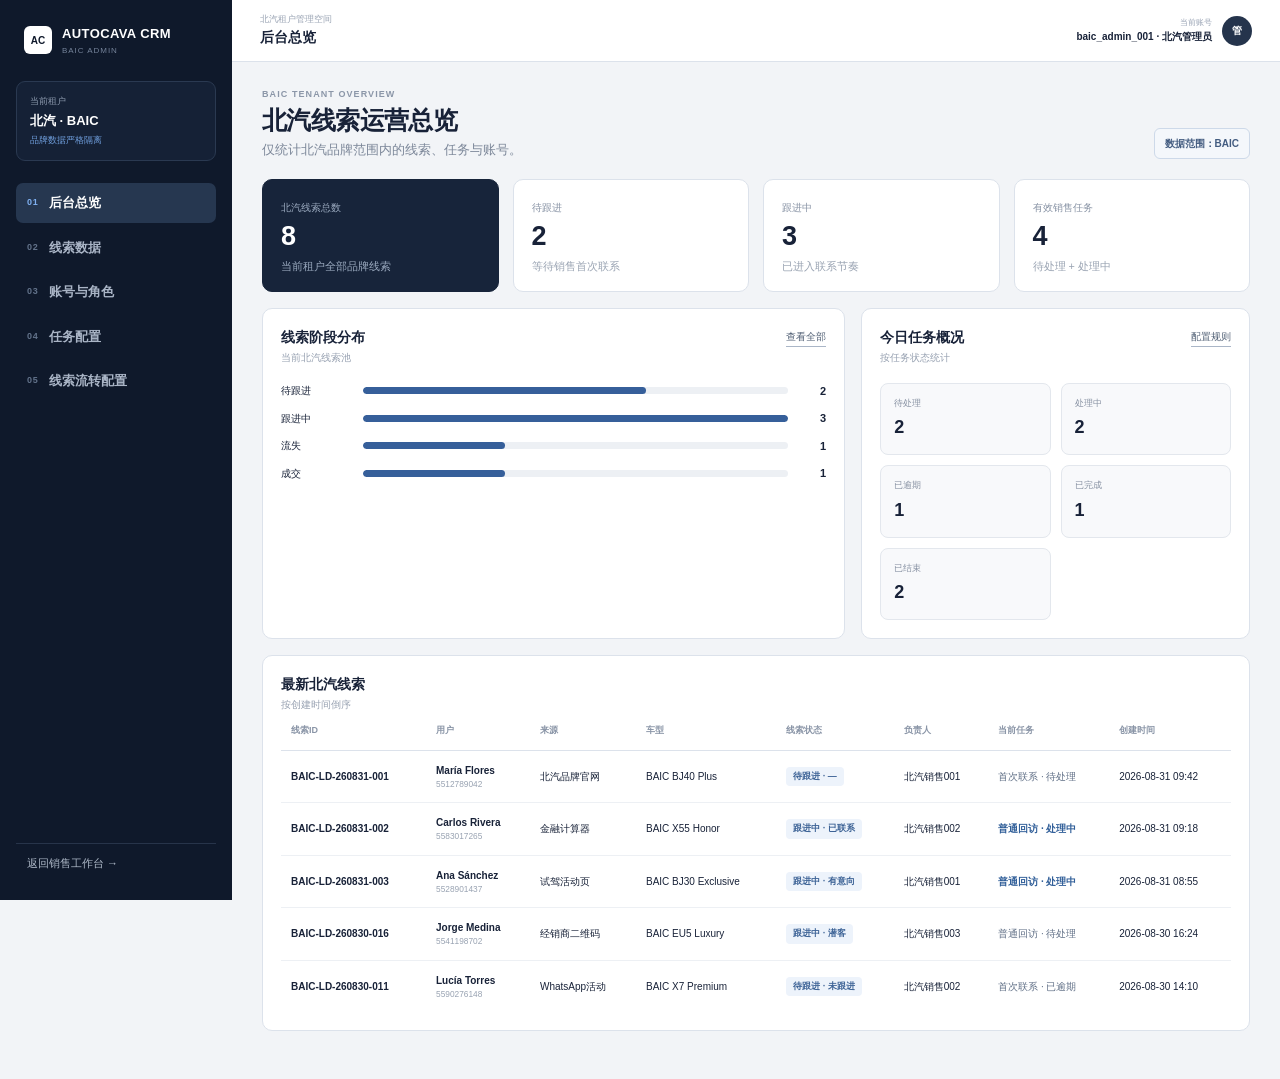
==== admin.html @ c4466089 "Separate sales outcomes from system events" ====
<!doctype html>
<html lang="zh-CN">
<head>
  <meta charset="UTF-8">
  <meta name="viewport" content="width=device-width, initial-scale=1.0">
  <meta name="description" content="北汽 CRM 管理员后台演示">
  <title>北汽管理员后台</title>
  <link rel="stylesheet" href="admin.css?v=20260901-1">
</head>
<body>
  <div class="admin-app">
    <aside class="admin-sidebar">
      <a class="admin-brand" href="admin.html"><span class="brand-mark">AC</span><span><strong>AUTOCAVA CRM</strong><small>BAIC ADMIN</small></span></a>
      <div class="tenant-card"><span>当前租户</span><strong>北汽 · BAIC</strong><small>品牌数据严格隔离</small></div>
      <nav class="admin-nav" aria-label="管理员功能">
        <button class="nav-item active" data-view="dashboard" type="button"><span>01</span>后台总览</button>
        <button class="nav-item" data-view="leads" type="button"><span>02</span>线索数据</button>
        <button class="nav-item" data-view="accounts" type="button"><span>03</span>账号与角色</button>
        <button class="nav-item" data-view="tasks" type="button"><span>04</span>任务配置</button>
        <button class="nav-item" data-view="nodes" type="button"><span>05</span>线索流转配置</button>
      </nav>
      <a class="workbench-link" href="index.html">返回销售工作台 →</a>
    </aside>

    <div class="admin-main">
      <header class="admin-topbar">
        <button class="menu-button" id="menuButton" type="button" aria-label="打开菜单">☰</button>
        <div><p>北汽租户管理空间</p><strong id="viewTitle">后台总览</strong></div>
        <div class="admin-account"><span><small>当前账号</small><strong>baic_admin_001 · 北汽管理员</strong></span><span class="admin-avatar">管</span></div>
      </header>

      <main class="admin-content">
        <section class="admin-view active" id="dashboardView">
          <div class="view-heading"><div><p class="eyebrow">BAIC TENANT OVERVIEW</p><h1>北汽线索运营总览</h1><p>仅统计北汽品牌范围内的线索、任务与账号。</p></div><span class="scope-chip">数据范围：BAIC</span></div>
          <div class="metric-grid" id="metricGrid"></div>
          <div class="dashboard-grid">
            <section class="admin-panel"><div class="panel-title"><div><h2>线索阶段分布</h2><p>当前北汽线索池</p></div><button class="text-action" data-go="leads" type="button">查看全部</button></div><div class="stage-bars" id="stageBars"></div></section>
            <section class="admin-panel"><div class="panel-title"><div><h2>今日任务概况</h2><p>按任务状态统计</p></div><button class="text-action" data-go="tasks" type="button">配置规则</button></div><div class="task-summary" id="taskSummary"></div></section>
          </div>
          <section class="admin-panel recent-panel"><div class="panel-title"><div><h2>最新北汽线索</h2><p>按创建时间倒序</p></div></div><div class="table-wrap"><table><thead><tr><th>线索ID</th><th>用户</th><th>来源</th><th>车型</th><th>线索状态</th><th>负责人</th><th>当前任务</th><th>创建时间</th></tr></thead><tbody id="recentLeadRows"></tbody></table></div></section>
        </section>

        <section class="admin-view" id="leadsView" hidden>
          <div class="view-heading"><div><p class="eyebrow">LEAD DATA</p><h1>北汽线索数据</h1><p>管理员只能查看当前租户的 BAIC 品牌线索。</p></div><span class="scope-chip">共 <strong id="leadTotal">0</strong> 条</span></div>
          <section class="admin-panel"><div class="filter-row"><input id="leadSearch" type="search" placeholder="搜索线索ID、姓名或手机号"><select id="leadStatusFilter"><option value="">全部线索状态</option></select><select id="leadAssigneeFilter"><option value="">全部负责人</option></select><button class="secondary-button" id="resetLeadFilters" type="button">重置</button></div><div class="table-wrap"><table><thead><tr><th>线索ID</th><th>用户</th><th>来源</th><th>车型</th><th>状态</th><th>负责人</th><th>任务状态</th><th>创建时间</th></tr></thead><tbody id="leadRows"></tbody></table></div><div class="empty-state" id="leadEmpty" hidden>没有符合条件的北汽线索</div></section>
        </section>

        <section class="admin-view" id="accountsView" hidden>
          <div class="view-heading"><div><p class="eyebrow">ACCOUNT & ROLE</p><h1>账号与角色</h1><p>配置北汽管理员和北汽销售的角色、状态及数据权限。</p></div><button class="primary-button" id="showAccountForm" type="button">+ 新增账号</button></div>
          <form class="inline-create admin-panel" id="accountForm" hidden><div><label for="accountId">销售ID / 账号ID</label><input id="accountId" required placeholder="例如：baic_sales_004"></div><div><label for="accountName">用户名</label><input id="accountName" required placeholder="例如：北汽销售004"></div><div><label for="accountRole">角色</label><select id="accountRole"><option value="sales">北汽销售</option><option value="tenant_admin">北汽管理员</option></select></div><button class="primary-button" type="submit">创建账号</button><button class="secondary-button cancel-inline" type="button">取消</button></form>
          <section class="admin-panel"><div class="panel-title panel-pad"><div><h2>账号列表</h2><p>角色调整后立即应用对应数据范围</p></div></div><div class="table-wrap"><table><thead><tr><th>账号ID</th><th>用户名</th><th>角色</th><th>数据范围</th><th>账号状态</th><th>最近登录</th></tr></thead><tbody id="accountRows"></tbody></table></div></section>
          <section class="admin-panel role-panel"><div class="panel-title"><div><h2>角色权限</h2><p>配置角色能够访问的管理功能</p></div><button class="secondary-button" id="savePermissions" type="button">保存权限</button></div><div class="role-grid" id="roleGrid"></div></section>
        </section>

        <section class="admin-view" id="tasksView" hidden>
          <div class="view-heading"><div><p class="eyebrow">TASK RULES</p><h1>任务配置</h1><p>定义业务事件触发哪类销售任务，以及默认完成时限。</p></div><button class="primary-button" id="showTaskForm" type="button">+ 新增任务规则</button></div>
          <div class="rule-note"><strong>规则优先级</strong><span>销售手动时间 ＞ 北汽任务规则 ＞ 平台默认规则</span></div>
          <form class="inline-create admin-panel" id="taskForm" hidden><div><label for="taskType">任务类型</label><input id="taskType" required placeholder="例如：普通回访"></div><div><label for="taskTriggerInput">触发事件</label><input id="taskTriggerInput" required placeholder="例如：首次联系未接通"></div><div><label for="taskDeadline">默认截止时间</label><input id="taskDeadline" required placeholder="例如：+2小时"></div><button class="primary-button" type="submit">添加规则</button><button class="secondary-button cancel-inline" type="button">取消</button></form>
          <div class="task-rule-list" id="taskRuleList"></div>
          <div class="sticky-save"><span id="taskSaveHint">修改后需保存才会应用到新生成的任务</span><button class="primary-button" id="saveTaskRules" type="button">保存任务配置</button></div>
        </section>

        <section class="admin-view" id="nodesView" hidden>
          <div class="view-heading transition-heading"><div><p class="eyebrow">LEAD TRANSITION RULES</p><h1>北汽线索流转配置</h1><p>统一管理状态节点、跟进结果、状态流转和后续任务。</p></div><span class="scope-chip">当前品牌：北汽 · BAIC</span></div>
          <div class="transition-summary" id="transitionSummary"></div>
          <section class="admin-panel transition-panel">
            <div class="config-tabs" role="tablist" aria-label="线索流转配置">
              <button class="config-tab active" data-config-tab="states" type="button">节点字典</button>
              <button class="config-tab" data-config-tab="strategies" type="button">跟进策略</button>
              <button class="config-tab" data-config-tab="diagram" type="button">流转图</button>
              <button class="config-tab" data-config-tab="preview" type="button">配置预览</button>
            </div>

            <div class="config-pane active" id="configStatesPane">
              <div class="config-toolbar"><div><h2>节点字典</h2><p>定义北汽线索状态层级及终态属性。</p></div><button class="primary-button" id="showStateForm" type="button">+ 添加节点</button></div>
              <div class="lead-tag-panel"><div><strong>线索标签</strong><small>用于标记线索质量，不参与状态流转</small></div><div class="lead-tag-list" id="leadTagList"></div></div>
              <div class="state-tree" id="stateTree"></div>
              <div class="table-wrap transition-table"><table><thead><tr><th>状态编码</th><th>显示名称</th><th>业务阶段</th><th>父状态</th><th>层级</th><th>属性</th><th>操作</th></tr></thead><tbody id="stateRows"></tbody></table></div>
            </div>

            <div class="config-pane" id="configStrategiesPane" hidden>
              <div class="config-toolbar"><div><h2>跟进策略</h2><p>当前节点 + 跟进结果 → 新节点 + 后续任务。</p></div><button class="primary-button" id="showStrategyForm" type="button">+ 添加策略</button></div>
              <div class="strategy-filter"><select id="strategyStateFilter"><option value="">全部当前节点</option></select><span id="strategyCount"></span></div>
              <div class="table-wrap transition-table"><table><thead><tr><th>当前节点</th><th>跟进结果</th><th>流转至</th><th>附加更新</th><th>后续任务</th><th>截止规则</th><th>操作</th></tr></thead><tbody id="strategyRows"></tbody></table></div>
            </div>

            <div class="config-pane" id="configDiagramPane" hidden>
              <div class="config-toolbar"><div><h2>状态流转图</h2><p>点击节点查看所有进入和离开该节点的规则。</p></div><span class="diagram-hint">实线为跨节点流转 · 虚线为状态保持</span></div>
              <div class="flow-legend" id="flowLegend"></div>
              <div class="flow-board" id="flowBoard"></div>
              <div class="flow-detail" id="flowDetail"></div>
            </div>

            <div class="config-pane" id="configPreviewPane" hidden>
              <div class="config-toolbar"><div><h2>配置预览</h2><p>用于评审、备份或交给开发初始化配置。</p></div><div class="toolbar-actions"><button class="secondary-button" id="copyTransitionConfig" type="button">复制配置</button><button class="primary-button" id="exportTransitionConfig" type="button">导出 JSON</button></div></div>
              <pre class="json-preview" id="transitionJson"></pre>
            </div>
          </section>
          <div class="sticky-save"><span id="transitionSaveHint">修改后需保存才会应用到后续线索，不追溯历史记录。</span><button class="primary-button" id="saveTransitions" type="button">保存线索流转配置</button></div>
        </section>
      </main>
    </div>
  </div>
  <div class="admin-modal" id="transitionModal" hidden>
    <div class="admin-modal-card" role="dialog" aria-modal="true" aria-labelledby="transitionModalTitle">
      <div class="modal-header"><div><p class="eyebrow" id="transitionModalEyebrow">TRANSITION CONFIG</p><h2 id="transitionModalTitle">添加节点</h2></div><button class="modal-close" id="closeTransitionModal" type="button" aria-label="关闭">×</button></div>
      <form id="transitionModalForm"><div class="modal-body" id="transitionModalBody"></div><div class="modal-footer"><button class="secondary-button" id="cancelTransitionModal" type="button">取消</button><button class="primary-button" type="submit">保存配置</button></div></form>
    </div>
  </div>
  <div class="admin-toast" id="adminToast" role="status" aria-live="polite"></div>
  <script src="admin-data.js?v=20260901-1"></script>
  <script src="admin.js?v=20260901-1"></script>
</body>
</html>
---- admin.css ----
:root{--ink:#182238;--muted:#7f8ba0;--line:#dce2eb;--soft:#f3f5f8;--panel:#fff;--navy:#0f192b;--navy2:#1b2940;--blue:#345f9f;--blue-soft:#edf3fb;--green:#28735a;--red:#bd4b4b;--amber:#98671c}
*{box-sizing:border-box}
body{margin:0;background:#f2f4f7;color:var(--ink);font-family:Inter,-apple-system,BlinkMacSystemFont,"Segoe UI","PingFang SC","Microsoft YaHei",sans-serif;font-size:13px;line-height:1.5}
button,input,select{font:inherit;color:inherit}button{cursor:pointer}button:focus-visible,input:focus-visible,select:focus-visible{outline:2px solid rgba(52,95,159,.3);outline-offset:2px}
.admin-app{min-height:100vh;display:grid;grid-template-columns:232px minmax(0,1fr)}
.admin-sidebar{position:sticky;top:0;height:100vh;padding:24px 16px 18px;display:flex;flex-direction:column;background:var(--navy);color:#fff}
.admin-brand{display:flex;align-items:center;gap:10px;padding:0 8px;color:#fff;text-decoration:none}.brand-mark{width:28px;height:28px;display:grid;place-items:center;border-radius:6px;background:#fff;color:var(--navy);font-size:10px;font-weight:900}.admin-brand strong{display:block;font-size:13px;letter-spacing:.03em}.admin-brand small{display:block;margin-top:1px;color:#75839a;font-size:8px;letter-spacing:.12em}
.tenant-card{margin-top:24px;padding:13px;border:1px solid #2a3951;border-radius:9px;background:#152136}.tenant-card span,.tenant-card small{display:block;color:#8f9cb0;font-size:9px}.tenant-card strong{display:block;margin:3px 0;font-size:13px}.tenant-card small{color:#6f9edc}
.admin-nav{display:grid;gap:5px;margin-top:22px}.nav-item{width:100%;padding:10px 11px;display:flex;align-items:center;gap:11px;border:0;border-radius:7px;background:transparent;color:#aab5c6;text-align:left;font-weight:700}.nav-item span{color:#62728a;font-size:9px;letter-spacing:.08em}.nav-item:hover{background:#18263b;color:#fff}.nav-item.active{background:#263750;color:#fff}.nav-item.active span{color:#7fb0f1}
.workbench-link{margin-top:auto;padding:11px;border-top:1px solid #27344a;color:#aeb9c8;text-decoration:none;font-size:11px}.workbench-link:hover{color:#fff}
.admin-main{min-width:0}.admin-topbar{height:62px;padding:0 28px;display:flex;align-items:center;gap:14px;border-bottom:1px solid var(--line);background:#fff;position:sticky;top:0;z-index:15}.admin-topbar p{margin:0;color:#99a3b3;font-size:9px}.admin-topbar>div>strong{font-size:14px}.menu-button{display:none;border:0;background:none;font-size:19px}.admin-account{margin-left:auto;display:flex;align-items:center;gap:10px;text-align:right}.admin-account small,.admin-account strong{display:block}.admin-account small{color:#9aa4b5;font-size:8px}.admin-account strong{font-size:10px}.admin-avatar{width:30px;height:30px;display:grid;place-items:center;border-radius:50%;background:#25344c;color:#fff;font-size:10px;font-weight:800}
.admin-content{max-width:1480px;margin:0 auto;padding:26px 30px 48px}.admin-view[hidden]{display:none}.view-heading{display:flex;align-items:flex-end;justify-content:space-between;gap:20px;margin-bottom:20px}.eyebrow{margin:0 0 3px;color:#8b96a8;font-size:9px;font-weight:800;letter-spacing:.12em}.view-heading h1{margin:0;font-size:25px;line-height:1.2;letter-spacing:-.025em}.view-heading p:not(.eyebrow){margin:5px 0 0;color:#7c8799}.scope-chip{padding:7px 10px;border:1px solid #cdd9e9;border-radius:6px;background:#f4f7fb;color:#435c80;font-size:10px;font-weight:700}
.metric-grid{display:grid;grid-template-columns:repeat(4,minmax(0,1fr));gap:14px}.metric-card{padding:17px 18px;border:1px solid var(--line);border-radius:10px;background:#fff}.metric-card span{color:#8792a4;font-size:10px}.metric-card strong{display:block;margin-top:6px;font-size:27px;line-height:1}.metric-card small{display:block;margin-top:8px;color:#99a3b2}.metric-card.emphasis{background:#17243a;border-color:#17243a;color:#fff}.metric-card.emphasis span,.metric-card.emphasis small{color:#9aa9be}
.dashboard-grid{margin-top:16px;display:grid;grid-template-columns:1.2fr .8fr;gap:16px}.admin-panel{border:1px solid var(--line);border-radius:10px;background:#fff}.dashboard-grid>.admin-panel,.recent-panel,.role-panel{padding:18px}.panel-title{display:flex;align-items:flex-start;justify-content:space-between;gap:14px}.panel-title h2{margin:0;font-size:14px}.panel-title p{margin:2px 0 0;color:#97a1b1;font-size:10px}.panel-pad{padding:18px 18px 4px}.text-action{padding:2px 0;border:0;border-bottom:1px solid #aab6c7;background:none;color:#526176;font-size:10px}
.stage-bars{display:grid;gap:11px;margin-top:18px}.stage-row{display:grid;grid-template-columns:72px minmax(0,1fr) 28px;align-items:center;gap:10px}.stage-row span{font-size:10px}.bar-track{height:7px;border-radius:99px;background:#edf0f4;overflow:hidden}.bar-fill{height:100%;border-radius:99px;background:#365f9a}.stage-row strong{text-align:right;font-size:11px}
.task-summary{display:grid;grid-template-columns:repeat(2,1fr);gap:10px;margin-top:18px}.summary-cell{padding:13px;border:1px solid #e3e7ed;border-radius:8px;background:#f8f9fb}.summary-cell span{display:block;color:#8791a2;font-size:9px}.summary-cell strong{display:block;margin-top:4px;font-size:18px}.recent-panel{margin-top:16px}
.table-wrap{width:100%;overflow:auto}table{width:100%;border-collapse:collapse;white-space:nowrap}th{padding:12px 10px;border-bottom:1px solid var(--line);color:#8a95a7;font-size:9px;text-align:left;font-weight:700}td{padding:12px 10px;border-bottom:1px solid #edf0f4;font-size:10px}tbody tr:last-child td{border-bottom:0}.lead-person strong,.lead-person small{display:block}.lead-person small{color:#99a3b2}.table-status{display:inline-flex;padding:3px 7px;border-radius:4px;background:#edf3fb;color:#3d6396;font-size:9px;font-weight:700}.table-status.lost{background:#faeeee;color:#a24747}.table-status.won{background:#eaf5ef;color:#28735a}.table-status.dormant{background:#f7f1e7;color:#8a6629}.task-state{color:#617087}.task-state.processing{color:#315f99;font-weight:700}
.filter-row{padding:14px;display:grid;grid-template-columns:minmax(220px,1.5fr) 1fr 1fr auto;gap:10px;border-bottom:1px solid var(--line)}input,select{height:36px;padding:0 10px;border:1px solid #cfd7e3;border-radius:6px;background:#fff}input::placeholder{color:#a3acba}.empty-state{padding:42px;text-align:center;color:#8b96a7}
.primary-button,.secondary-button{min-height:36px;padding:0 14px;border:1px solid #d3dae5;border-radius:7px;background:#fff;font-weight:750;font-size:11px}.primary-button{border-color:#26344b;background:#26344b;color:#fff}.primary-button:hover{background:#1b273a}.secondary-button:hover{border-color:#9faabd}
.inline-create{margin-bottom:15px;padding:14px;display:grid;grid-template-columns:repeat(3,minmax(0,1fr)) auto auto;align-items:end;gap:10px}.inline-create[hidden]{display:none}.inline-create label{display:block;margin-bottom:5px;color:#68758a;font-size:9px;font-weight:700}.inline-create input,.inline-create select{width:100%}.inline-create .wide-field{grid-column:1/-1}.cancel-inline{align-self:end}
.role-panel{margin-top:16px}.role-grid{display:grid;grid-template-columns:repeat(2,minmax(0,1fr));gap:14px;margin-top:16px}.role-card{padding:15px;border:1px solid #e1e6ed;border-radius:8px}.role-card h3{margin:0;font-size:13px}.role-card p{margin:3px 0 12px;color:#929cad;font-size:9px}.permission-list{display:grid;gap:8px}.permission-list label{display:flex;align-items:center;gap:8px;color:#536176;font-size:10px}.permission-list input{width:15px;height:15px;margin:0}
.rule-note{margin-bottom:14px;padding:10px 13px;display:flex;gap:12px;border-left:3px solid #3f6da8;background:#edf3fb;color:#54647a}.rule-note strong{color:#294c79}.task-rule-list{display:grid;gap:10px}.task-rule{padding:15px;display:grid;grid-template-columns:44px 1.1fr 1.4fr .8fr .9fr;align-items:center;gap:12px;border:1px solid var(--line);border-radius:9px;background:#fff}.rule-index{width:32px;height:32px;display:grid;place-items:center;border-radius:6px;background:#edf1f6;color:#617087;font-size:9px;font-weight:800}.rule-field label{display:block;margin-bottom:4px;color:#98a2b2;font-size:8px}.rule-field input,.rule-field select{width:100%;height:32px;font-size:10px}.switch-label{display:flex;align-items:center;gap:7px;color:#58667b;font-size:10px}.switch-label input{width:15px;height:15px}.sticky-save{position:sticky;bottom:14px;margin-top:18px;padding:12px 14px;display:flex;align-items:center;justify-content:space-between;gap:16px;border:1px solid #ccd5e2;border-radius:9px;background:rgba(255,255,255,.96);box-shadow:0 8px 22px rgba(30,43,65,.08)}.sticky-save span{color:#7f8a9b;font-size:10px}
.node-explainer{margin-bottom:15px;display:grid;grid-template-columns:repeat(3,1fr);gap:10px}.node-explainer div{padding:13px;display:grid;grid-template-columns:24px 1fr;gap:0 9px;border:1px solid var(--line);border-radius:8px;background:#fff}.node-explainer span{grid-row:1/3;width:24px;height:24px;display:grid;place-items:center;border-radius:50%;background:#26344b;color:#fff;font-size:9px}.node-explainer strong{font-size:11px}.node-explainer small{color:#919bac;font-size:9px}.node-list{display:grid;gap:10px}.node-card{padding:15px;display:grid;grid-template-columns:76px 170px minmax(260px,1fr) 190px 84px;align-items:center;gap:12px;border:1px solid var(--line);border-radius:9px;background:#fff}.node-order{display:flex;align-items:center;gap:5px}.node-order strong{width:30px;height:30px;display:grid;place-items:center;border-radius:6px;background:#17243a;color:#fff;font-size:10px}.order-buttons{display:grid;gap:2px}.order-buttons button{width:20px;height:14px;padding:0;border:1px solid #d6dde7;background:#fff;color:#667388;font-size:7px;line-height:1}.node-name strong,.node-name small{display:block}.node-name small{color:#8e99aa}.result-tags{display:flex;flex-wrap:wrap;gap:5px}.result-tag{padding:3px 6px;border-radius:4px;background:#f0f3f7;color:#59677b;font-size:8px}.node-task span,.node-task strong{display:block}.node-task span{color:#97a1b0;font-size:8px}.node-task strong{font-size:10px}
.admin-toast{position:fixed;right:24px;bottom:24px;max-width:360px;padding:11px 14px;border-radius:8px;background:#17243a;color:#fff;font-size:11px;box-shadow:0 10px 24px rgba(15,25,43,.2);opacity:0;transform:translateY(8px);pointer-events:none;transition:.18s ease}.admin-toast.show{opacity:1;transform:translateY(0)}
@media(max-width:1100px){.metric-grid{grid-template-columns:repeat(2,1fr)}.dashboard-grid{grid-template-columns:1fr}.task-rule{grid-template-columns:40px 1fr 1fr}.node-card{grid-template-columns:70px 150px 1fr}.node-task,.node-card>.switch-label{grid-column:2/-1}.inline-create{grid-template-columns:repeat(2,1fr)}}
@media(max-width:760px){.admin-app{display:block}.admin-sidebar{position:fixed;left:0;top:0;width:232px;transform:translateX(-100%);transition:.2s ease;z-index:30}.admin-sidebar.open{transform:translateX(0)}.admin-topbar{padding:0 16px}.menu-button{display:block}.admin-account strong{max-width:150px;white-space:nowrap;overflow:hidden;text-overflow:ellipsis}.admin-content{padding:20px 14px 36px}.view-heading{align-items:flex-start;flex-direction:column}.metric-grid,.role-grid,.node-explainer{grid-template-columns:1fr}.filter-row,.inline-create{grid-template-columns:1fr}.task-rule,.node-card{grid-template-columns:1fr}.node-order,.node-task,.node-card>.switch-label{grid-column:auto}.sticky-save{align-items:flex-start;flex-direction:column}.sticky-save .primary-button{width:100%}.scope-chip{align-self:flex-start}}
@media(max-width:420px){.metric-grid{grid-template-columns:1fr}.admin-account span:first-child{display:none}.admin-content{padding-left:10px;padding-right:10px}.dashboard-grid,.metric-grid{gap:10px}}
@media(prefers-reduced-motion:reduce){*,*:before,*:after{transition:none!important}}

/* Lead transition configuration */
.transition-heading{margin-bottom:14px}.transition-summary{display:grid;grid-template-columns:repeat(4,minmax(0,1fr));gap:10px;margin-bottom:14px}.transition-summary article{padding:13px 15px;border:1px solid var(--line);border-radius:9px;background:#fff}.transition-summary span,.transition-summary small{display:block;color:#8b96a8;font-size:9px}.transition-summary strong{display:block;margin:3px 0;font-size:20px}.transition-panel{overflow:hidden}.config-tabs{display:flex;gap:2px;padding:0 18px;border-bottom:1px solid var(--line);background:#fbfcfd}.config-tab{padding:14px 16px;border:0;border-bottom:2px solid transparent;background:none;color:#788498;font-size:11px;font-weight:800}.config-tab:hover{color:#25344b}.config-tab.active{border-bottom-color:#345f9f;color:#345f9f}.config-pane{padding:18px}.config-pane[hidden]{display:none}.config-toolbar{min-height:44px;display:flex;align-items:flex-start;justify-content:space-between;gap:16px;margin-bottom:16px}.config-toolbar h2{margin:0;font-size:15px}.config-toolbar p{margin:3px 0 0;color:#909bad;font-size:10px}.toolbar-actions{display:flex;gap:8px}.diagram-hint{color:#909bad;font-size:9px}
.state-tree{display:grid;grid-template-columns:repeat(4,minmax(180px,1fr));gap:10px;margin-bottom:18px;padding:14px;border:1px solid #e2e7ee;border-radius:9px;background:#f7f9fb;overflow:auto}.tree-level{min-width:180px}.tree-level>header{display:flex;align-items:center;justify-content:space-between;margin-bottom:8px;color:#818da0;font-size:9px}.tree-level>header strong{width:20px;height:20px;display:grid;place-items:center;border-radius:50%;background:#e6ebf2;color:#536176}.tree-level>div{display:grid;gap:7px}.tree-level p{margin:18px 0;text-align:center;color:#a4adba;font-size:9px}.tree-node{position:relative;min-height:54px;padding:9px 10px 8px 16px;border:1px solid #dfe5ed;border-radius:7px;background:#fff;text-align:left;box-shadow:0 2px 5px rgba(25,38,62,.03)}.tree-node:hover{border-color:#aebbd0;transform:translateY(-1px)}.tree-node>span{position:absolute;left:0;top:8px;bottom:8px;width:3px;border-radius:0 3px 3px 0;background:var(--node-color)}.tree-node strong,.tree-node small{display:block}.tree-node strong{font-size:10px}.tree-node small{margin-top:2px;color:#9aa4b4;font-family:ui-monospace,SFMono-Regular,Menlo,monospace;font-size:8px}.tree-node.terminal{background:#fffafa}.transition-table{border:1px solid #e3e7ed;border-radius:8px}.transition-table td{vertical-align:middle}.transition-table code,.table-code{display:block;color:#8b96a6;font-family:ui-monospace,SFMono-Regular,Menlo,monospace;font-size:8px}.state-name-cell{display:flex;align-items:center;gap:7px}.state-name-cell i{width:7px;height:7px;border-radius:50%}.group-chip{display:inline-flex;padding:3px 7px;border-radius:4px;background:#edf3fb;color:#365f9a;font-size:8px;font-weight:700}.group-chip.valid{background:#e9f5ef;color:#28735a}.group-chip.invalid,.group-chip.dormant{background:#f0f2f5;color:#687589}.group-chip.lost{background:#faeeee;color:#ad4848}.attribute-tags,.update-tags{display:flex;flex-wrap:wrap;gap:4px}.attribute-tags em,.update-tags span{padding:2px 5px;border-radius:3px;background:#f0f3f7;color:#657286;font-size:8px;font-style:normal}.row-actions{display:flex;gap:7px}.row-actions button{padding:0;border:0;border-bottom:1px solid #9ba9bc;background:none;color:#536681;font-size:9px}.row-actions .danger-text{border-color:#d3a1a1;color:#b04b4b}.strategy-filter{display:flex;align-items:center;gap:12px;margin-bottom:12px}.strategy-filter select{width:220px}.strategy-filter span{color:#8b96a7;font-size:9px}.flow-direction{margin-right:6px;color:#3c6aa5;font-weight:900}.self-loop{display:block;color:#9a7a40;font-size:8px}.empty-cell{padding:34px!important;text-align:center;color:#909bad}
.flow-legend{display:flex;align-items:center;flex-wrap:wrap;gap:13px;margin-bottom:12px;padding:9px 11px;border:1px solid #e1e6ed;border-radius:7px;background:#f8fafc}.flow-legend span{display:flex;align-items:center;gap:5px;color:#718096;font-size:9px}.flow-legend strong{margin-left:auto;color:#8b96a8;font-size:9px}.legend-dot{width:7px;height:7px;border-radius:50%;background:#345f9f}.legend-dot.valid{background:#28735a}.legend-dot.invalid,.legend-dot.dormant{background:#8590a5}.legend-dot.lost{background:#cf4b4b}.flow-board{display:grid;grid-template-columns:repeat(4,minmax(190px,1fr));gap:12px;padding:14px;border-radius:10px;background:#152136;overflow:auto}.flow-column{min-width:190px;padding:9px;border:1px solid #2c3a50;border-radius:8px;background:#19273c}.flow-column>header{margin-bottom:9px;color:#8391a7;font-size:9px;font-weight:800}.flow-node-card{width:100%;margin-bottom:7px;padding:10px;border:1px solid #34445b;border-left:3px solid var(--node-color);border-radius:6px;background:#223149;color:#fff;text-align:left}.flow-node-card:hover,.flow-node-card.selected{border-color:#7395c5;background:#2a3b55}.flow-node-card.terminal{opacity:.82}.flow-node-top{display:flex;align-items:center;gap:7px}.flow-node-top i{width:6px;height:6px;border-radius:50%;background:var(--node-color)}.flow-node-top strong{font-size:10px}.flow-node-top em{margin-left:auto;width:18px;height:18px;display:grid;place-items:center;border-radius:50%;background:#344760;color:#a9bbd1;font-size:8px;font-style:normal}.flow-node-card>small{display:block;margin:2px 0 7px;color:#75859b;font-family:ui-monospace,SFMono-Regular,Menlo,monospace;font-size:8px}.flow-node-next{color:#94a3b8;font-size:8px}.empty-column{padding:20px;text-align:center;color:#65748a;font-size:9px}.flow-detail{margin-top:12px;border:1px solid #dce3ec;border-radius:9px;background:#fff}.flow-detail>header{padding:13px 15px;display:flex;align-items:center;justify-content:space-between;border-bottom:1px solid #e6eaf0}.flow-detail>header div{display:flex;align-items:center;gap:8px}.detail-color{width:8px;height:8px;border-radius:50%}.flow-detail>header code{color:#8b96a7;font-size:8px}.flow-detail>header small{color:#8792a4;font-size:9px}.flow-detail-grid{display:grid;grid-template-columns:1fr 1fr}.flow-detail-grid section{padding:13px 15px}.flow-detail-grid section+section{border-left:1px solid #e6eaf0}.flow-detail-grid h3{margin:0 0 9px;font-size:10px}.flow-detail-grid h3 span{color:#8b96a7}.flow-detail-grid ul{list-style:none;margin:0;padding:0;display:grid;gap:6px}.flow-detail-grid li{display:grid;grid-template-columns:1fr 1.3fr .8fr;gap:8px;padding:7px 8px;border-radius:5px;background:#f6f8fa;font-size:8px}.flow-detail-grid li b{color:#365f9a}.flow-detail-grid li em{text-align:right;color:#7c8798;font-style:normal}.flow-detail-grid .no-rule{display:block;color:#9aa4b4}.json-preview{max-height:560px;margin:0;padding:17px;border-radius:8px;background:#111b2c;color:#c5d3e7;overflow:auto;font:10px/1.65 ui-monospace,SFMono-Regular,Menlo,monospace;white-space:pre}
body.modal-open{overflow:hidden}.admin-modal[hidden]{display:none}.admin-modal{position:fixed;inset:0;z-index:60;padding:24px;display:grid;place-items:center;background:rgba(12,20,34,.62);backdrop-filter:blur(3px)}.admin-modal-card{width:min(720px,100%);max-height:calc(100vh - 48px);display:flex;flex-direction:column;border-radius:12px;background:#fff;box-shadow:0 24px 70px rgba(7,13,24,.28);overflow:hidden}.modal-header{padding:18px 20px;display:flex;align-items:flex-start;justify-content:space-between;border-bottom:1px solid var(--line)}.modal-header h2{margin:0;font-size:17px}.modal-close{width:32px;height:32px;border:1px solid #d7dee8;border-radius:6px;background:#fff;color:#69768a;font-size:20px}.admin-modal form{min-height:0;display:flex;flex-direction:column}.modal-body{padding:20px;overflow:auto}.modal-form-grid{display:grid;grid-template-columns:1fr 1fr;gap:13px}.modal-form-grid label>span{display:block;margin-bottom:5px;color:#68758a;font-size:9px;font-weight:700}.modal-form-grid input,.modal-form-grid select{width:100%}.modal-form-grid input[type=color]{padding:4px}.modal-wide{grid-column:1/-1}.modal-checks{margin-top:16px;padding:12px;display:flex;flex-wrap:wrap;gap:14px;border-radius:7px;background:#f4f6f9}.modal-checks label{display:flex;align-items:center;gap:6px;color:#5e6b7e;font-size:9px}.modal-checks input{width:14px;height:14px;margin:0}.new-result-fields{margin-top:14px;padding:13px;border-left:3px solid #345f9f;background:#f1f5fa}.new-result-fields[hidden]{display:none}.modal-footer{padding:13px 20px;display:flex;justify-content:flex-end;gap:8px;border-top:1px solid var(--line);background:#fbfcfd}
.lead-tag-panel{display:flex;align-items:center;justify-content:space-between;flex-wrap:wrap;gap:12px;margin-bottom:12px;padding:11px 13px;border:1px solid #dce4ee;border-left:3px solid #345f9f;border-radius:7px;background:#f7f9fc}.lead-tag-panel>div:first-child strong,.lead-tag-panel>div:first-child small{display:block}.lead-tag-panel>div:first-child strong{font-size:10px}.lead-tag-panel>div:first-child small{margin-top:2px;color:#8c97a8;font-size:8px}.lead-tag-list{display:flex;flex-wrap:wrap;gap:7px}.lead-quality-tag{display:inline-flex;align-items:center;gap:5px;padding:5px 8px;border:1px solid #dce2eb;border-radius:5px;background:#fff;color:#526075;font-size:9px;font-weight:750}.lead-quality-tag i{width:7px;height:7px;border-radius:50%;background:var(--tag-color)}.lead-quality-tag small{color:#98a2b1;font-family:ui-monospace,SFMono-Regular,Menlo,monospace;font-size:7px;font-weight:500}
.flow-board{display:block;min-height:620px;padding:0;border:1px solid #dde5ef;border-radius:10px;background-color:#fbfcfe;background-image:radial-gradient(#dfe6ef 1px,transparent 1px);background-size:18px 18px;overflow:auto}.transition-svg{display:block;min-width:1310px;font-family:Inter,-apple-system,BlinkMacSystemFont,"Segoe UI","PingFang SC","Microsoft YaHei",sans-serif}.flow-edge path{fill:none;stroke:#b8c6d7;stroke-width:1.7;transition:stroke .15s,stroke-width .15s}.flow-edge text{fill:#6f7d91;font-size:9px;font-weight:700;paint-order:stroke;stroke:#fbfcfe;stroke-width:5px;stroke-linejoin:round}.flow-edge:hover path{stroke:#5e82b4;stroke-width:2.2}.flow-edge:hover text{fill:#345f9f}.transition-svg marker path{fill:#9fb0c4}.flow-node-svg{cursor:pointer;outline:none}.flow-node-svg .node-body{fill:#fff;stroke:#d4deea;stroke-width:1;filter:url(#flowShadow);transition:stroke .15s,stroke-width .15s,fill .15s}.flow-node-svg:hover .node-body,.flow-node-svg:focus-visible .node-body,.flow-node-svg.selected .node-body{fill:#f8fbff;stroke:#4f79b2;stroke-width:2}.flow-node-svg .node-accent{fill:var(--node-color)}.flow-node-svg .node-port{fill:#fff;stroke:#c3cfdd;stroke-width:1}.flow-node-svg .node-title{fill:#243148;font-size:11px;font-weight:800}.flow-node-svg .node-stage{fill:#94a0b1;font-size:8px}.flow-node-svg .node-count circle{fill:#edf2f8}.flow-node-svg .node-count text{fill:#758298;font-size:7px;font-weight:800}.flow-node-svg.terminal .node-body{fill:#fffafa}.flow-node-svg.selected .node-count circle{fill:#dce9fa}.flow-node-svg.selected .node-count text{fill:#345f9f}
.transition-svg{width:100%;height:auto;min-width:900px}
.flow-edge.self-edge path{stroke-dasharray:5 4}
.group-chip.won{background:#e8f7f0;color:#187b58}
.legend-dot.won{background:#19a974}
.transition-summary{grid-template-columns:repeat(5,minmax(0,1fr))}
@media(max-width:1100px){.transition-summary{grid-template-columns:repeat(2,1fr)}.state-tree,.flow-board{grid-template-columns:repeat(4,220px)}}
@media(max-width:760px){.transition-summary{grid-template-columns:1fr 1fr}.config-tabs{padding:0;overflow:auto}.config-tab{white-space:nowrap}.config-pane{padding:14px}.config-toolbar{align-items:flex-start;flex-direction:column}.config-toolbar .primary-button{width:100%}.strategy-filter{align-items:flex-start;flex-direction:column}.strategy-filter select{width:100%}.flow-detail-grid{grid-template-columns:1fr}.flow-detail-grid section+section{border-top:1px solid #e6eaf0;border-left:0}.modal-form-grid{grid-template-columns:1fr}.modal-wide{grid-column:auto}.admin-modal{padding:10px}.transition-panel{border-radius:8px}.toolbar-actions{width:100%}.toolbar-actions button{flex:1}}
@media(max-width:420px){.transition-summary{grid-template-columns:1fr}.flow-detail>header{align-items:flex-start;flex-direction:column;gap:6px}.flow-detail-grid li{grid-template-columns:1fr}.flow-detail-grid li em{text-align:left}}
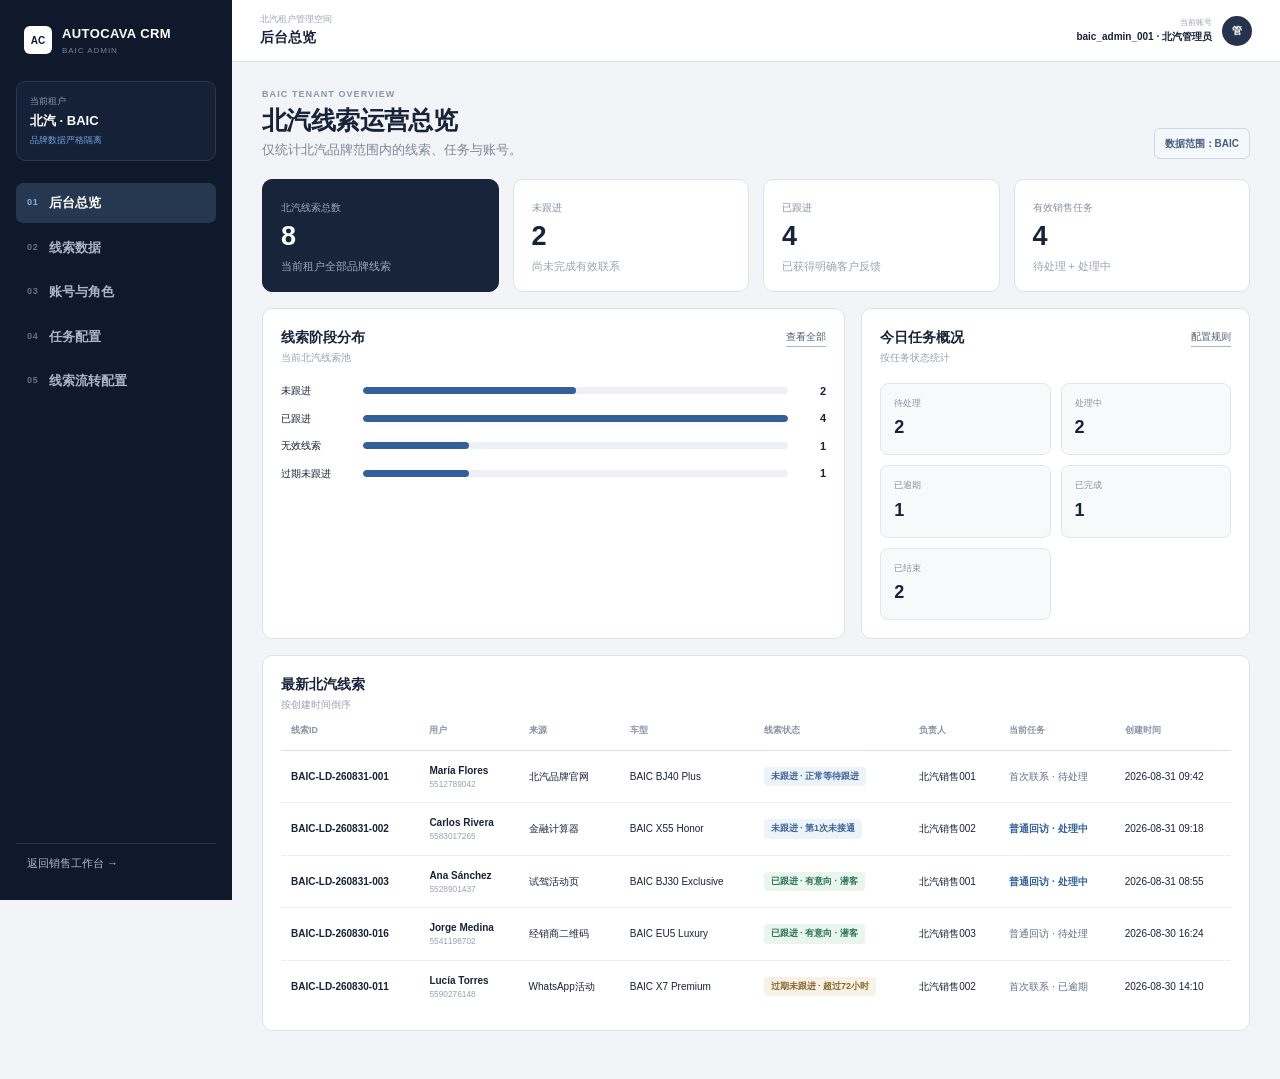
==== commit 2b980084: "Restructure BAIC lead status model" ====
--- a/admin.html
+++ b/admin.html
@@ -5,7 +5,7 @@
   <meta name="viewport" content="width=device-width, initial-scale=1.0">
   <meta name="description" content="北汽 CRM 管理员后台演示">
   <title>北汽管理员后台</title>
-  <link rel="stylesheet" href="admin.css?v=20260901-1">
+  <link rel="stylesheet" href="admin.css?v=20260901-3">
 </head>
 <body>
   <div class="admin-app">
@@ -66,16 +66,23 @@
           <section class="admin-panel transition-panel">
             <div class="config-tabs" role="tablist" aria-label="线索流转配置">
               <button class="config-tab active" data-config-tab="states" type="button">节点字典</button>
+              <button class="config-tab" data-config-tab="results" type="button">跟进结果</button>
               <button class="config-tab" data-config-tab="strategies" type="button">跟进策略</button>
               <button class="config-tab" data-config-tab="diagram" type="button">流转图</button>
               <button class="config-tab" data-config-tab="preview" type="button">配置预览</button>
             </div>
 
             <div class="config-pane active" id="configStatesPane">
-              <div class="config-toolbar"><div><h2>节点字典</h2><p>定义北汽线索状态层级及终态属性。</p></div><button class="primary-button" id="showStateForm" type="button">+ 添加节点</button></div>
-              <div class="lead-tag-panel"><div><strong>线索标签</strong><small>用于标记线索质量，不参与状态流转</small></div><div class="lead-tag-list" id="leadTagList"></div></div>
+              <div class="config-toolbar"><div><h2>主状态与子状态</h2><p>销售筛选使用四个主状态，子状态用于说明当前具体结果。</p></div><button class="primary-button" id="showStateForm" type="button">+ 添加状态</button></div>
+              <div class="lead-tag-panel"><div><strong>客户推进字段</strong><small>试驾、到店、成交独立累计记录，更新一个字段不会覆盖其他字段</small></div><div class="lead-tag-list" id="leadTagList"></div></div>
               <div class="state-tree" id="stateTree"></div>
-              <div class="table-wrap transition-table"><table><thead><tr><th>状态编码</th><th>显示名称</th><th>业务阶段</th><th>父状态</th><th>层级</th><th>属性</th><th>操作</th></tr></thead><tbody id="stateRows"></tbody></table></div>
+              <div class="table-wrap transition-table"><table><thead><tr><th>主状态</th><th>子状态</th><th>状态编码</th><th>状态性质</th><th>父节点</th><th>操作</th></tr></thead><tbody id="stateRows"></tbody></table></div>
+            </div>
+
+            <div class="config-pane" id="configResultsPane" hidden>
+              <div class="config-toolbar"><div><h2>销售跟进结果</h2><p>配置销售在工作台“本次跟进”中可以选择的结果；展示内容和顺序均以此处为准。</p></div><button class="primary-button" id="showResultForm" type="button">+ 添加跟进结果</button></div>
+              <div class="result-source-note"><strong>取值规则</strong><span>工作台按照“当前线索节点 → 跟进策略 → 已启用销售结果”读取，不展示系统事件。</span></div>
+              <div class="table-wrap transition-table"><table><thead><tr><th>顺序</th><th>结果名称</th><th>结果编码</th><th>结果分类</th><th>填写要求</th><th>已配置节点</th><th>状态</th><th>操作</th></tr></thead><tbody id="resultRows"></tbody></table></div>
             </div>
 
             <div class="config-pane" id="configStrategiesPane" hidden>
@@ -108,7 +115,7 @@
     </div>
   </div>
   <div class="admin-toast" id="adminToast" role="status" aria-live="polite"></div>
-  <script src="admin-data.js?v=20260901-1"></script>
-  <script src="admin.js?v=20260901-1"></script>
+  <script src="admin-data.js?v=20260901-3"></script>
+  <script src="admin.js?v=20260901-3"></script>
 </body>
 </html>
--- a/admin.css
+++ b/admin.css
@@ -29,8 +29,9 @@
 
 /* Lead transition configuration */
 .transition-heading{margin-bottom:14px}.transition-summary{display:grid;grid-template-columns:repeat(4,minmax(0,1fr));gap:10px;margin-bottom:14px}.transition-summary article{padding:13px 15px;border:1px solid var(--line);border-radius:9px;background:#fff}.transition-summary span,.transition-summary small{display:block;color:#8b96a8;font-size:9px}.transition-summary strong{display:block;margin:3px 0;font-size:20px}.transition-panel{overflow:hidden}.config-tabs{display:flex;gap:2px;padding:0 18px;border-bottom:1px solid var(--line);background:#fbfcfd}.config-tab{padding:14px 16px;border:0;border-bottom:2px solid transparent;background:none;color:#788498;font-size:11px;font-weight:800}.config-tab:hover{color:#25344b}.config-tab.active{border-bottom-color:#345f9f;color:#345f9f}.config-pane{padding:18px}.config-pane[hidden]{display:none}.config-toolbar{min-height:44px;display:flex;align-items:flex-start;justify-content:space-between;gap:16px;margin-bottom:16px}.config-toolbar h2{margin:0;font-size:15px}.config-toolbar p{margin:3px 0 0;color:#909bad;font-size:10px}.toolbar-actions{display:flex;gap:8px}.diagram-hint{color:#909bad;font-size:9px}
-.state-tree{display:grid;grid-template-columns:repeat(4,minmax(180px,1fr));gap:10px;margin-bottom:18px;padding:14px;border:1px solid #e2e7ee;border-radius:9px;background:#f7f9fb;overflow:auto}.tree-level{min-width:180px}.tree-level>header{display:flex;align-items:center;justify-content:space-between;margin-bottom:8px;color:#818da0;font-size:9px}.tree-level>header strong{width:20px;height:20px;display:grid;place-items:center;border-radius:50%;background:#e6ebf2;color:#536176}.tree-level>div{display:grid;gap:7px}.tree-level p{margin:18px 0;text-align:center;color:#a4adba;font-size:9px}.tree-node{position:relative;min-height:54px;padding:9px 10px 8px 16px;border:1px solid #dfe5ed;border-radius:7px;background:#fff;text-align:left;box-shadow:0 2px 5px rgba(25,38,62,.03)}.tree-node:hover{border-color:#aebbd0;transform:translateY(-1px)}.tree-node>span{position:absolute;left:0;top:8px;bottom:8px;width:3px;border-radius:0 3px 3px 0;background:var(--node-color)}.tree-node strong,.tree-node small{display:block}.tree-node strong{font-size:10px}.tree-node small{margin-top:2px;color:#9aa4b4;font-family:ui-monospace,SFMono-Regular,Menlo,monospace;font-size:8px}.tree-node.terminal{background:#fffafa}.transition-table{border:1px solid #e3e7ed;border-radius:8px}.transition-table td{vertical-align:middle}.transition-table code,.table-code{display:block;color:#8b96a6;font-family:ui-monospace,SFMono-Regular,Menlo,monospace;font-size:8px}.state-name-cell{display:flex;align-items:center;gap:7px}.state-name-cell i{width:7px;height:7px;border-radius:50%}.group-chip{display:inline-flex;padding:3px 7px;border-radius:4px;background:#edf3fb;color:#365f9a;font-size:8px;font-weight:700}.group-chip.valid{background:#e9f5ef;color:#28735a}.group-chip.invalid,.group-chip.dormant{background:#f0f2f5;color:#687589}.group-chip.lost{background:#faeeee;color:#ad4848}.attribute-tags,.update-tags{display:flex;flex-wrap:wrap;gap:4px}.attribute-tags em,.update-tags span{padding:2px 5px;border-radius:3px;background:#f0f3f7;color:#657286;font-size:8px;font-style:normal}.row-actions{display:flex;gap:7px}.row-actions button{padding:0;border:0;border-bottom:1px solid #9ba9bc;background:none;color:#536681;font-size:9px}.row-actions .danger-text{border-color:#d3a1a1;color:#b04b4b}.strategy-filter{display:flex;align-items:center;gap:12px;margin-bottom:12px}.strategy-filter select{width:220px}.strategy-filter span{color:#8b96a7;font-size:9px}.flow-direction{margin-right:6px;color:#3c6aa5;font-weight:900}.self-loop{display:block;color:#9a7a40;font-size:8px}.empty-cell{padding:34px!important;text-align:center;color:#909bad}
-.flow-legend{display:flex;align-items:center;flex-wrap:wrap;gap:13px;margin-bottom:12px;padding:9px 11px;border:1px solid #e1e6ed;border-radius:7px;background:#f8fafc}.flow-legend span{display:flex;align-items:center;gap:5px;color:#718096;font-size:9px}.flow-legend strong{margin-left:auto;color:#8b96a8;font-size:9px}.legend-dot{width:7px;height:7px;border-radius:50%;background:#345f9f}.legend-dot.valid{background:#28735a}.legend-dot.invalid,.legend-dot.dormant{background:#8590a5}.legend-dot.lost{background:#cf4b4b}.flow-board{display:grid;grid-template-columns:repeat(4,minmax(190px,1fr));gap:12px;padding:14px;border-radius:10px;background:#152136;overflow:auto}.flow-column{min-width:190px;padding:9px;border:1px solid #2c3a50;border-radius:8px;background:#19273c}.flow-column>header{margin-bottom:9px;color:#8391a7;font-size:9px;font-weight:800}.flow-node-card{width:100%;margin-bottom:7px;padding:10px;border:1px solid #34445b;border-left:3px solid var(--node-color);border-radius:6px;background:#223149;color:#fff;text-align:left}.flow-node-card:hover,.flow-node-card.selected{border-color:#7395c5;background:#2a3b55}.flow-node-card.terminal{opacity:.82}.flow-node-top{display:flex;align-items:center;gap:7px}.flow-node-top i{width:6px;height:6px;border-radius:50%;background:var(--node-color)}.flow-node-top strong{font-size:10px}.flow-node-top em{margin-left:auto;width:18px;height:18px;display:grid;place-items:center;border-radius:50%;background:#344760;color:#a9bbd1;font-size:8px;font-style:normal}.flow-node-card>small{display:block;margin:2px 0 7px;color:#75859b;font-family:ui-monospace,SFMono-Regular,Menlo,monospace;font-size:8px}.flow-node-next{color:#94a3b8;font-size:8px}.empty-column{padding:20px;text-align:center;color:#65748a;font-size:9px}.flow-detail{margin-top:12px;border:1px solid #dce3ec;border-radius:9px;background:#fff}.flow-detail>header{padding:13px 15px;display:flex;align-items:center;justify-content:space-between;border-bottom:1px solid #e6eaf0}.flow-detail>header div{display:flex;align-items:center;gap:8px}.detail-color{width:8px;height:8px;border-radius:50%}.flow-detail>header code{color:#8b96a7;font-size:8px}.flow-detail>header small{color:#8792a4;font-size:9px}.flow-detail-grid{display:grid;grid-template-columns:1fr 1fr}.flow-detail-grid section{padding:13px 15px}.flow-detail-grid section+section{border-left:1px solid #e6eaf0}.flow-detail-grid h3{margin:0 0 9px;font-size:10px}.flow-detail-grid h3 span{color:#8b96a7}.flow-detail-grid ul{list-style:none;margin:0;padding:0;display:grid;gap:6px}.flow-detail-grid li{display:grid;grid-template-columns:1fr 1.3fr .8fr;gap:8px;padding:7px 8px;border-radius:5px;background:#f6f8fa;font-size:8px}.flow-detail-grid li b{color:#365f9a}.flow-detail-grid li em{text-align:right;color:#7c8798;font-style:normal}.flow-detail-grid .no-rule{display:block;color:#9aa4b4}.json-preview{max-height:560px;margin:0;padding:17px;border-radius:8px;background:#111b2c;color:#c5d3e7;overflow:auto;font:10px/1.65 ui-monospace,SFMono-Regular,Menlo,monospace;white-space:pre}
+.result-source-note{margin:-3px 0 14px;padding:10px 12px;display:flex;align-items:center;gap:10px;border-left:3px solid #345f9f;background:#f2f6fb;color:#68768b;font-size:9px}.result-source-note strong{color:#2f527f}.result-order{width:24px;height:24px;display:grid;place-items:center;border-radius:5px;background:#edf2f8;color:#4f6179;font-size:9px;font-weight:800}.result-status{display:inline-flex;align-items:center;gap:5px;padding:4px 7px;border-radius:5px;background:#eaf5ef;color:#28735a;font-size:8px;font-weight:800}.result-status:before{content:"";width:5px;height:5px;border-radius:50%;background:currentColor}.result-status.disabled{background:#f0f2f5;color:#7e8999}.requirement-list{display:flex;flex-wrap:wrap;gap:4px}.requirement-list span{padding:2px 5px;border-radius:3px;background:#f0f3f7;color:#657286;font-size:8px}.node-usage{display:flex;flex-wrap:wrap;gap:4px;max-width:300px}.node-usage span{padding:2px 5px;border-radius:3px;background:#edf3fb;color:#3d6396;font-size:8px}
+.state-tree{display:grid;grid-template-columns:repeat(4,minmax(180px,1fr));gap:10px;margin-bottom:18px;padding:14px;border:1px solid #e2e7ee;border-radius:9px;background:#f7f9fb;overflow:auto}.tree-level{min-width:180px}.tree-level>header{display:flex;align-items:center;justify-content:space-between;margin-bottom:8px;color:#818da0;font-size:9px}.tree-level>header strong{width:20px;height:20px;display:grid;place-items:center;border-radius:50%;background:#e6ebf2;color:#536176}.tree-level>div{display:grid;gap:7px}.tree-level p{margin:18px 0;text-align:center;color:#a4adba;font-size:9px}.tree-node{position:relative;min-height:54px;padding:9px 10px 8px 16px;border:1px solid #dfe5ed;border-radius:7px;background:#fff;text-align:left;box-shadow:0 2px 5px rgba(25,38,62,.03)}.tree-node:hover{border-color:#aebbd0;transform:translateY(-1px)}.tree-node>span{position:absolute;left:0;top:8px;bottom:8px;width:3px;border-radius:0 3px 3px 0;background:var(--node-color)}.tree-node strong,.tree-node small{display:block}.tree-node strong{font-size:10px}.tree-node small{margin-top:2px;color:#9aa4b4;font-family:ui-monospace,SFMono-Regular,Menlo,monospace;font-size:8px}.tree-node.terminal{background:#fffafa}.transition-table{border:1px solid #e3e7ed;border-radius:8px}.transition-table td{vertical-align:middle}.transition-table code,.table-code{display:block;color:#8b96a6;font-family:ui-monospace,SFMono-Regular,Menlo,monospace;font-size:8px}.state-name-cell{display:flex;align-items:center;gap:7px}.state-name-cell i{width:7px;height:7px;border-radius:50%}.group-chip{display:inline-flex;padding:3px 7px;border-radius:4px;background:#edf3fb;color:#365f9a;font-size:8px;font-weight:700}.group-chip.entry{background:#eef0f3;color:#687589}.group-chip.not_followed{background:#edf3fb;color:#365f9a}.group-chip.followed{background:#e9f5ef;color:#28735a}.group-chip.invalid{background:#f0f2f5;color:#687589}.group-chip.overdue{background:#fff4df;color:#94621a}.attribute-tags,.update-tags{display:flex;flex-wrap:wrap;gap:4px}.attribute-tags em,.update-tags span{padding:2px 5px;border-radius:3px;background:#f0f3f7;color:#657286;font-size:8px;font-style:normal}.row-actions{display:flex;gap:7px}.row-actions button{padding:0;border:0;border-bottom:1px solid #9ba9bc;background:none;color:#536681;font-size:9px}.row-actions .danger-text{border-color:#d3a1a1;color:#b04b4b}.strategy-filter{display:flex;align-items:center;gap:12px;margin-bottom:12px}.strategy-filter select{width:220px}.strategy-filter span{color:#8b96a7;font-size:9px}.flow-direction{margin-right:6px;color:#3c6aa5;font-weight:900}.self-loop{display:block;color:#9a7a40;font-size:8px}.empty-cell{padding:34px!important;text-align:center;color:#909bad}
+.flow-legend{display:flex;align-items:center;flex-wrap:wrap;gap:13px;margin-bottom:12px;padding:9px 11px;border:1px solid #e1e6ed;border-radius:7px;background:#f8fafc}.flow-legend span{display:flex;align-items:center;gap:5px;color:#718096;font-size:9px}.flow-legend strong{margin-left:auto;color:#8b96a8;font-size:9px}.legend-dot{width:7px;height:7px;border-radius:50%;background:#345f9f}.legend-dot.not-followed{background:#4d8df7}.legend-dot.followed{background:#2fcf9f}.legend-dot.invalid{background:#8b95a6}.legend-dot.overdue{background:#f0a33a}.flow-board{display:grid;grid-template-columns:repeat(4,minmax(190px,1fr));gap:12px;padding:14px;border-radius:10px;background:#152136;overflow:auto}.flow-column{min-width:190px;padding:9px;border:1px solid #2c3a50;border-radius:8px;background:#19273c}.flow-column>header{margin-bottom:9px;color:#8391a7;font-size:9px;font-weight:800}.flow-node-card{width:100%;margin-bottom:7px;padding:10px;border:1px solid #34445b;border-left:3px solid var(--node-color);border-radius:6px;background:#223149;color:#fff;text-align:left}.flow-node-card:hover,.flow-node-card.selected{border-color:#7395c5;background:#2a3b55}.flow-node-card.terminal{opacity:.82}.flow-node-top{display:flex;align-items:center;gap:7px}.flow-node-top i{width:6px;height:6px;border-radius:50%;background:var(--node-color)}.flow-node-top strong{font-size:10px}.flow-node-top em{margin-left:auto;width:18px;height:18px;display:grid;place-items:center;border-radius:50%;background:#344760;color:#a9bbd1;font-size:8px;font-style:normal}.flow-node-card>small{display:block;margin:2px 0 7px;color:#75859b;font-family:ui-monospace,SFMono-Regular,Menlo,monospace;font-size:8px}.flow-node-next{color:#94a3b8;font-size:8px}.empty-column{padding:20px;text-align:center;color:#65748a;font-size:9px}.flow-detail{margin-top:12px;border:1px solid #dce3ec;border-radius:9px;background:#fff}.flow-detail>header{padding:13px 15px;display:flex;align-items:center;justify-content:space-between;border-bottom:1px solid #e6eaf0}.flow-detail>header div{display:flex;align-items:center;gap:8px}.detail-color{width:8px;height:8px;border-radius:50%}.flow-detail>header code{color:#8b96a7;font-size:8px}.flow-detail>header small{color:#8792a4;font-size:9px}.flow-detail-grid{display:grid;grid-template-columns:1fr 1fr}.flow-detail-grid section{padding:13px 15px}.flow-detail-grid section+section{border-left:1px solid #e6eaf0}.flow-detail-grid h3{margin:0 0 9px;font-size:10px}.flow-detail-grid h3 span{color:#8b96a7;font-size:8px}.flow-detail-grid ul{list-style:none;margin:0;padding:0;display:grid;gap:6px}.flow-detail-grid li{display:grid;grid-template-columns:1fr 1.3fr .8fr;gap:8px;padding:7px 8px;border-radius:5px;background:#f6f8fa;font-size:8px}.flow-detail-grid li b{color:#365f9a}.flow-detail-grid li em{text-align:right;color:#7c8798;font-style:normal}.flow-detail-grid .no-rule{display:block;color:#9aa4b4}.json-preview{max-height:560px;margin:0;padding:17px;border-radius:8px;background:#111b2c;color:#c5d3e7;overflow:auto;font:10px/1.65 ui-monospace,SFMono-Regular,Menlo,monospace;white-space:pre}
 body.modal-open{overflow:hidden}.admin-modal[hidden]{display:none}.admin-modal{position:fixed;inset:0;z-index:60;padding:24px;display:grid;place-items:center;background:rgba(12,20,34,.62);backdrop-filter:blur(3px)}.admin-modal-card{width:min(720px,100%);max-height:calc(100vh - 48px);display:flex;flex-direction:column;border-radius:12px;background:#fff;box-shadow:0 24px 70px rgba(7,13,24,.28);overflow:hidden}.modal-header{padding:18px 20px;display:flex;align-items:flex-start;justify-content:space-between;border-bottom:1px solid var(--line)}.modal-header h2{margin:0;font-size:17px}.modal-close{width:32px;height:32px;border:1px solid #d7dee8;border-radius:6px;background:#fff;color:#69768a;font-size:20px}.admin-modal form{min-height:0;display:flex;flex-direction:column}.modal-body{padding:20px;overflow:auto}.modal-form-grid{display:grid;grid-template-columns:1fr 1fr;gap:13px}.modal-form-grid label>span{display:block;margin-bottom:5px;color:#68758a;font-size:9px;font-weight:700}.modal-form-grid input,.modal-form-grid select{width:100%}.modal-form-grid input[type=color]{padding:4px}.modal-wide{grid-column:1/-1}.modal-checks{margin-top:16px;padding:12px;display:flex;flex-wrap:wrap;gap:14px;border-radius:7px;background:#f4f6f9}.modal-checks label{display:flex;align-items:center;gap:6px;color:#5e6b7e;font-size:9px}.modal-checks input{width:14px;height:14px;margin:0}.new-result-fields{margin-top:14px;padding:13px;border-left:3px solid #345f9f;background:#f1f5fa}.new-result-fields[hidden]{display:none}.modal-footer{padding:13px 20px;display:flex;justify-content:flex-end;gap:8px;border-top:1px solid var(--line);background:#fbfcfd}
 .lead-tag-panel{display:flex;align-items:center;justify-content:space-between;flex-wrap:wrap;gap:12px;margin-bottom:12px;padding:11px 13px;border:1px solid #dce4ee;border-left:3px solid #345f9f;border-radius:7px;background:#f7f9fc}.lead-tag-panel>div:first-child strong,.lead-tag-panel>div:first-child small{display:block}.lead-tag-panel>div:first-child strong{font-size:10px}.lead-tag-panel>div:first-child small{margin-top:2px;color:#8c97a8;font-size:8px}.lead-tag-list{display:flex;flex-wrap:wrap;gap:7px}.lead-quality-tag{display:inline-flex;align-items:center;gap:5px;padding:5px 8px;border:1px solid #dce2eb;border-radius:5px;background:#fff;color:#526075;font-size:9px;font-weight:750}.lead-quality-tag i{width:7px;height:7px;border-radius:50%;background:var(--tag-color)}.lead-quality-tag small{color:#98a2b1;font-family:ui-monospace,SFMono-Regular,Menlo,monospace;font-size:7px;font-weight:500}
 .flow-board{display:block;min-height:620px;padding:0;border:1px solid #dde5ef;border-radius:10px;background-color:#fbfcfe;background-image:radial-gradient(#dfe6ef 1px,transparent 1px);background-size:18px 18px;overflow:auto}.transition-svg{display:block;min-width:1310px;font-family:Inter,-apple-system,BlinkMacSystemFont,"Segoe UI","PingFang SC","Microsoft YaHei",sans-serif}.flow-edge path{fill:none;stroke:#b8c6d7;stroke-width:1.7;transition:stroke .15s,stroke-width .15s}.flow-edge text{fill:#6f7d91;font-size:9px;font-weight:700;paint-order:stroke;stroke:#fbfcfe;stroke-width:5px;stroke-linejoin:round}.flow-edge:hover path{stroke:#5e82b4;stroke-width:2.2}.flow-edge:hover text{fill:#345f9f}.transition-svg marker path{fill:#9fb0c4}.flow-node-svg{cursor:pointer;outline:none}.flow-node-svg .node-body{fill:#fff;stroke:#d4deea;stroke-width:1;filter:url(#flowShadow);transition:stroke .15s,stroke-width .15s,fill .15s}.flow-node-svg:hover .node-body,.flow-node-svg:focus-visible .node-body,.flow-node-svg.selected .node-body{fill:#f8fbff;stroke:#4f79b2;stroke-width:2}.flow-node-svg .node-accent{fill:var(--node-color)}.flow-node-svg .node-port{fill:#fff;stroke:#c3cfdd;stroke-width:1}.flow-node-svg .node-title{fill:#243148;font-size:11px;font-weight:800}.flow-node-svg .node-stage{fill:#94a0b1;font-size:8px}.flow-node-svg .node-count circle{fill:#edf2f8}.flow-node-svg .node-count text{fill:#758298;font-size:7px;font-weight:800}.flow-node-svg.terminal .node-body{fill:#fffafa}.flow-node-svg.selected .node-count circle{fill:#dce9fa}.flow-node-svg.selected .node-count text{fill:#345f9f}
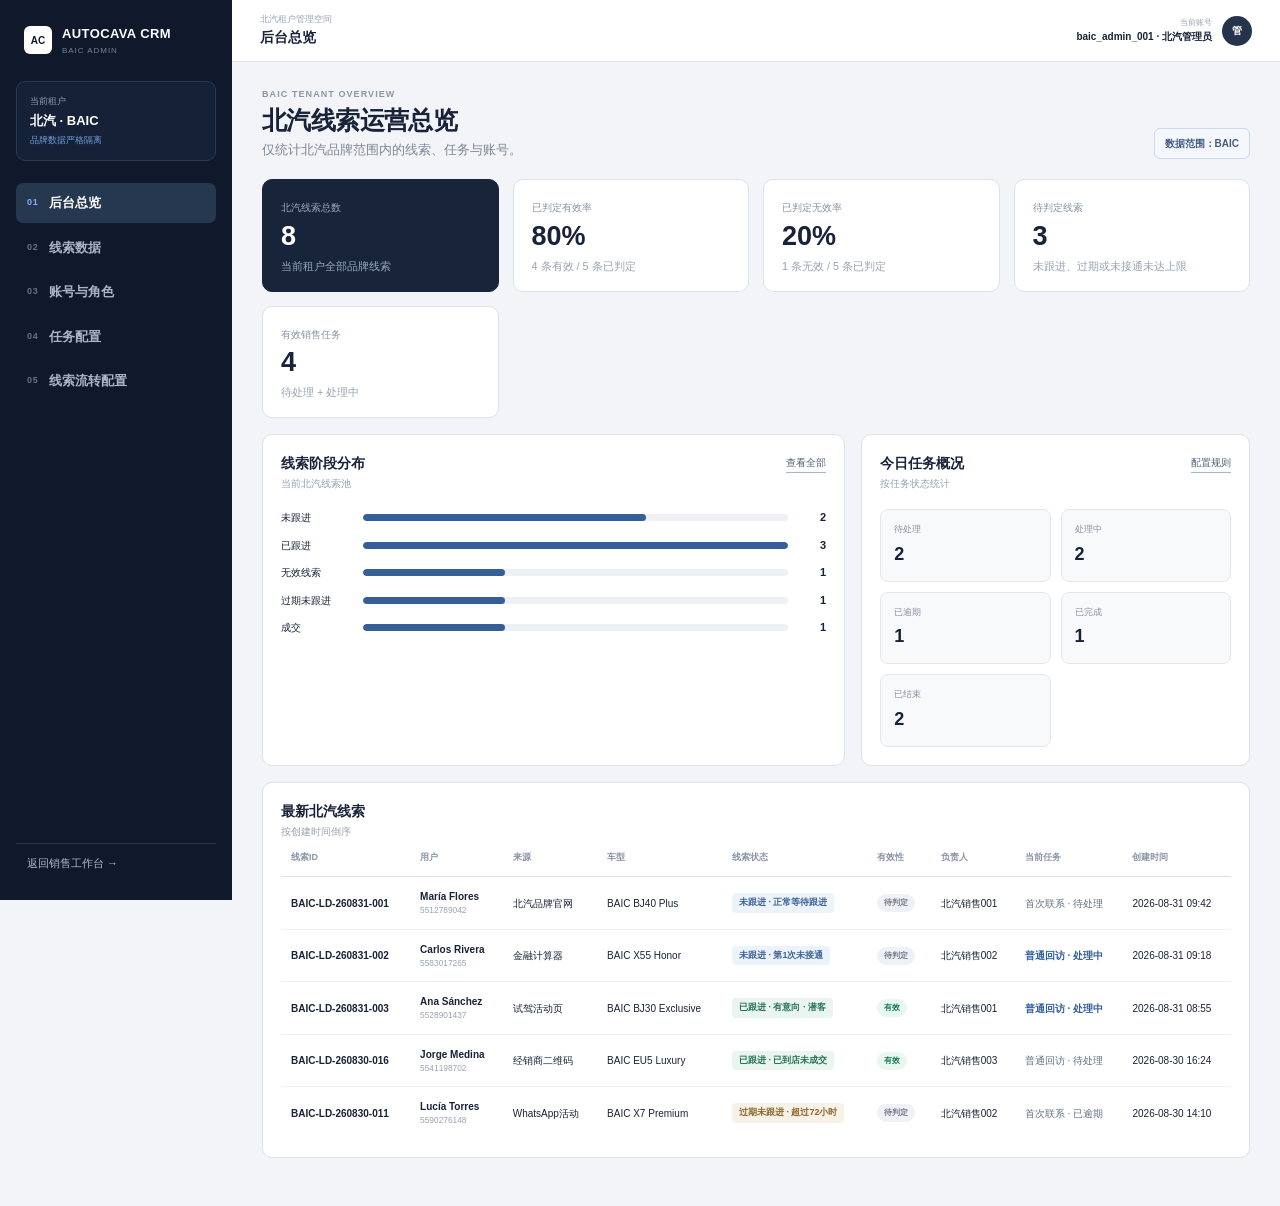
==== commit a843fcd4: "Align BAIC lead flow and task configuration" ====
--- a/admin.html
+++ b/admin.html
@@ -5,7 +5,7 @@
   <meta name="viewport" content="width=device-width, initial-scale=1.0">
   <meta name="description" content="北汽 CRM 管理员后台演示">
   <title>北汽管理员后台</title>
-  <link rel="stylesheet" href="admin.css?v=20260901-3">
+  <link rel="stylesheet" href="admin.css?v=20260901-5">
 </head>
 <body>
   <div class="admin-app">
@@ -37,12 +37,12 @@
             <section class="admin-panel"><div class="panel-title"><div><h2>线索阶段分布</h2><p>当前北汽线索池</p></div><button class="text-action" data-go="leads" type="button">查看全部</button></div><div class="stage-bars" id="stageBars"></div></section>
             <section class="admin-panel"><div class="panel-title"><div><h2>今日任务概况</h2><p>按任务状态统计</p></div><button class="text-action" data-go="tasks" type="button">配置规则</button></div><div class="task-summary" id="taskSummary"></div></section>
           </div>
-          <section class="admin-panel recent-panel"><div class="panel-title"><div><h2>最新北汽线索</h2><p>按创建时间倒序</p></div></div><div class="table-wrap"><table><thead><tr><th>线索ID</th><th>用户</th><th>来源</th><th>车型</th><th>线索状态</th><th>负责人</th><th>当前任务</th><th>创建时间</th></tr></thead><tbody id="recentLeadRows"></tbody></table></div></section>
+          <section class="admin-panel recent-panel"><div class="panel-title"><div><h2>最新北汽线索</h2><p>按创建时间倒序</p></div></div><div class="table-wrap"><table><thead><tr><th>线索ID</th><th>用户</th><th>来源</th><th>车型</th><th>线索状态</th><th>有效性</th><th>负责人</th><th>当前任务</th><th>创建时间</th></tr></thead><tbody id="recentLeadRows"></tbody></table></div></section>
         </section>
 
         <section class="admin-view" id="leadsView" hidden>
           <div class="view-heading"><div><p class="eyebrow">LEAD DATA</p><h1>北汽线索数据</h1><p>管理员只能查看当前租户的 BAIC 品牌线索。</p></div><span class="scope-chip">共 <strong id="leadTotal">0</strong> 条</span></div>
-          <section class="admin-panel"><div class="filter-row"><input id="leadSearch" type="search" placeholder="搜索线索ID、姓名或手机号"><select id="leadStatusFilter"><option value="">全部线索状态</option></select><select id="leadAssigneeFilter"><option value="">全部负责人</option></select><button class="secondary-button" id="resetLeadFilters" type="button">重置</button></div><div class="table-wrap"><table><thead><tr><th>线索ID</th><th>用户</th><th>来源</th><th>车型</th><th>状态</th><th>负责人</th><th>任务状态</th><th>创建时间</th></tr></thead><tbody id="leadRows"></tbody></table></div><div class="empty-state" id="leadEmpty" hidden>没有符合条件的北汽线索</div></section>
+          <section class="admin-panel"><div class="filter-row"><input id="leadSearch" type="search" placeholder="搜索线索ID、姓名或手机号"><select id="leadStatusFilter"><option value="">全部线索状态</option></select><select id="leadAssigneeFilter"><option value="">全部负责人</option></select><button class="secondary-button" id="resetLeadFilters" type="button">重置</button></div><div class="table-wrap"><table><thead><tr><th>线索ID</th><th>用户</th><th>来源</th><th>车型</th><th>状态</th><th>有效性</th><th>负责人</th><th>任务状态</th><th>创建时间</th></tr></thead><tbody id="leadRows"></tbody></table></div><div class="empty-state" id="leadEmpty" hidden>没有符合条件的北汽线索</div></section>
         </section>
 
         <section class="admin-view" id="accountsView" hidden>
@@ -53,7 +53,7 @@
         </section>
 
         <section class="admin-view" id="tasksView" hidden>
-          <div class="view-heading"><div><p class="eyebrow">TASK RULES</p><h1>任务配置</h1><p>定义业务事件触发哪类销售任务，以及默认完成时限。</p></div><button class="primary-button" id="showTaskForm" type="button">+ 新增任务规则</button></div>
+          <div class="view-heading"><div><p class="eyebrow">TASK RULES</p><h1>任务配置</h1><p>任务业务组只保留“首次联系”和“普通回访”；不同触发场景可以分别配置完成时限。</p></div><button class="primary-button" id="showTaskForm" type="button">+ 新增任务规则</button></div>
           <div class="rule-note"><strong>规则优先级</strong><span>销售手动时间 ＞ 北汽任务规则 ＞ 平台默认规则</span></div>
           <form class="inline-create admin-panel" id="taskForm" hidden><div><label for="taskType">任务类型</label><input id="taskType" required placeholder="例如：普通回访"></div><div><label for="taskTriggerInput">触发事件</label><input id="taskTriggerInput" required placeholder="例如：首次联系未接通"></div><div><label for="taskDeadline">默认截止时间</label><input id="taskDeadline" required placeholder="例如：+2小时"></div><button class="primary-button" type="submit">添加规则</button><button class="secondary-button cancel-inline" type="button">取消</button></form>
           <div class="task-rule-list" id="taskRuleList"></div>
@@ -74,14 +74,14 @@
 
             <div class="config-pane active" id="configStatesPane">
               <div class="config-toolbar"><div><h2>主状态与子状态</h2><p>销售筛选使用四个主状态，子状态用于说明当前具体结果。</p></div><button class="primary-button" id="showStateForm" type="button">+ 添加状态</button></div>
-              <div class="lead-tag-panel"><div><strong>客户推进字段</strong><small>试驾、到店、成交独立累计记录，更新一个字段不会覆盖其他字段</small></div><div class="lead-tag-list" id="leadTagList"></div></div>
+              <div class="lead-tag-panel"><div><strong>有效性与客户推进字段</strong><small>有效性用于质量统计；预约试驾、到店、成交用于描述潜客推进阶段</small></div><div class="lead-tag-list" id="leadTagList"></div></div>
               <div class="state-tree" id="stateTree"></div>
               <div class="table-wrap transition-table"><table><thead><tr><th>主状态</th><th>子状态</th><th>状态编码</th><th>状态性质</th><th>父节点</th><th>操作</th></tr></thead><tbody id="stateRows"></tbody></table></div>
             </div>
 
             <div class="config-pane" id="configResultsPane" hidden>
-              <div class="config-toolbar"><div><h2>销售跟进结果</h2><p>配置销售在工作台“本次跟进”中可以选择的结果；展示内容和顺序均以此处为准。</p></div><button class="primary-button" id="showResultForm" type="button">+ 添加跟进结果</button></div>
-              <div class="result-source-note"><strong>取值规则</strong><span>工作台按照“当前线索节点 → 跟进策略 → 已启用销售结果”读取，不展示系统事件。</span></div>
+              <div class="config-toolbar"><div><h2>销售跟进结果</h2><p>配置销售对本次联系事实的判断；跟进结果是流转条件，不等于下一个状态节点。</p></div><button class="primary-button" id="showResultForm" type="button">+ 添加跟进结果</button></div>
+              <div class="result-source-note"><strong>关系说明</strong><span>当前状态 + 跟进结果 → 新状态 + 有效性 + 下一任务。预约试驾、到店、成交仍为可同时更新的推进字段。</span></div>
               <div class="table-wrap transition-table"><table><thead><tr><th>顺序</th><th>结果名称</th><th>结果编码</th><th>结果分类</th><th>填写要求</th><th>已配置节点</th><th>状态</th><th>操作</th></tr></thead><tbody id="resultRows"></tbody></table></div>
             </div>
 
@@ -89,6 +89,7 @@
               <div class="config-toolbar"><div><h2>跟进策略</h2><p>当前节点 + 跟进结果 → 新节点 + 后续任务。</p></div><button class="primary-button" id="showStrategyForm" type="button">+ 添加策略</button></div>
               <div class="strategy-filter"><select id="strategyStateFilter"><option value="">全部当前节点</option></select><span id="strategyCount"></span></div>
               <div class="table-wrap transition-table"><table><thead><tr><th>当前节点</th><th>跟进结果</th><th>流转至</th><th>附加更新</th><th>后续任务</th><th>截止规则</th><th>操作</th></tr></thead><tbody id="strategyRows"></tbody></table></div>
+              <section class="progress-rule-panel"><div><h3>客户推进节点判定</h3><p>销售可在一次跟进中同时更新多个推进字段，系统按优先级取最深阶段作为当前节点。</p></div><div class="table-wrap transition-table"><table><thead><tr><th>优先级</th><th>推进字段</th><th>取值</th><th>附加条件</th><th>判定节点</th></tr></thead><tbody id="progressStateRows"></tbody></table></div></section>
             </div>
 
             <div class="config-pane" id="configDiagramPane" hidden>
@@ -115,7 +116,7 @@
     </div>
   </div>
   <div class="admin-toast" id="adminToast" role="status" aria-live="polite"></div>
-  <script src="admin-data.js?v=20260901-3"></script>
-  <script src="admin.js?v=20260901-3"></script>
+  <script src="admin-data.js?v=20260901-6"></script>
+  <script src="admin.js?v=20260901-6"></script>
 </body>
 </html>
--- a/admin.css
+++ b/admin.css
@@ -39,7 +39,13 @@
 .flow-edge.self-edge path{stroke-dasharray:5 4}
 .group-chip.won{background:#e8f7f0;color:#187b58}
 .legend-dot.won{background:#19a974}
-.transition-summary{grid-template-columns:repeat(5,minmax(0,1fr))}
+.legend-dot.task{background:#e8a302}.legend-dot.failure{background:#dc6262}
+.quality-chip{display:inline-flex;padding:3px 7px;border-radius:999px;background:#eef1f5;color:#6f7a8b;font-size:8px;font-weight:800}.quality-chip.valid{background:#e8f7f0;color:#187b58}.quality-chip.invalid{background:#fff0ee;color:#b34b42}.quality-chip.unknown{background:#eef1f5;color:#6f7a8b}
+.journey-node .node-body{filter:url(#flowShadow)}
+.journey-node.state .node-body{fill:#eef7ff;stroke:#3dadff}.journey-node.task .node-body{fill:#ffecbd;stroke:#e8a302}.journey-node.decision .node-body{fill:#ffe0c2;stroke:#ff9e42}.journey-node.success .node-body{fill:#cdf4d3;stroke:#66d575}.journey-node.failure .node-body{fill:#ffcdc2;stroke:#ff7556}.journey-node.invalid .node-body{fill:#e4e7eb;stroke:#9ba5b2}
+.journey-node .node-title{font-size:10px}.journey-node .node-stage{font-size:8px}.journey-node.task,.journey-node.decision{cursor:default}.journey-node.task:hover .node-body,.journey-node.decision:hover .node-body{stroke-width:1}.journey-edge path{stroke:#aebed0}.journey-edge text{font-size:8px}
+.transition-summary{grid-template-columns:repeat(6,minmax(0,1fr))}
 @media(max-width:1100px){.transition-summary{grid-template-columns:repeat(2,1fr)}.state-tree,.flow-board{grid-template-columns:repeat(4,220px)}}
 @media(max-width:760px){.transition-summary{grid-template-columns:1fr 1fr}.config-tabs{padding:0;overflow:auto}.config-tab{white-space:nowrap}.config-pane{padding:14px}.config-toolbar{align-items:flex-start;flex-direction:column}.config-toolbar .primary-button{width:100%}.strategy-filter{align-items:flex-start;flex-direction:column}.strategy-filter select{width:100%}.flow-detail-grid{grid-template-columns:1fr}.flow-detail-grid section+section{border-top:1px solid #e6eaf0;border-left:0}.modal-form-grid{grid-template-columns:1fr}.modal-wide{grid-column:auto}.admin-modal{padding:10px}.transition-panel{border-radius:8px}.toolbar-actions{width:100%}.toolbar-actions button{flex:1}}
 @media(max-width:420px){.transition-summary{grid-template-columns:1fr}.flow-detail>header{align-items:flex-start;flex-direction:column;gap:6px}.flow-detail-grid li{grid-template-columns:1fr}.flow-detail-grid li em{text-align:left}}
+.progress-rule-panel{margin-top:18px;padding-top:16px;border-top:1px solid #e3e8ef}.progress-rule-panel>div:first-child{margin-bottom:10px}.progress-rule-panel h3{margin:0;font-size:12px}.progress-rule-panel p{margin:3px 0 0;color:#8d98a8;font-size:9px}
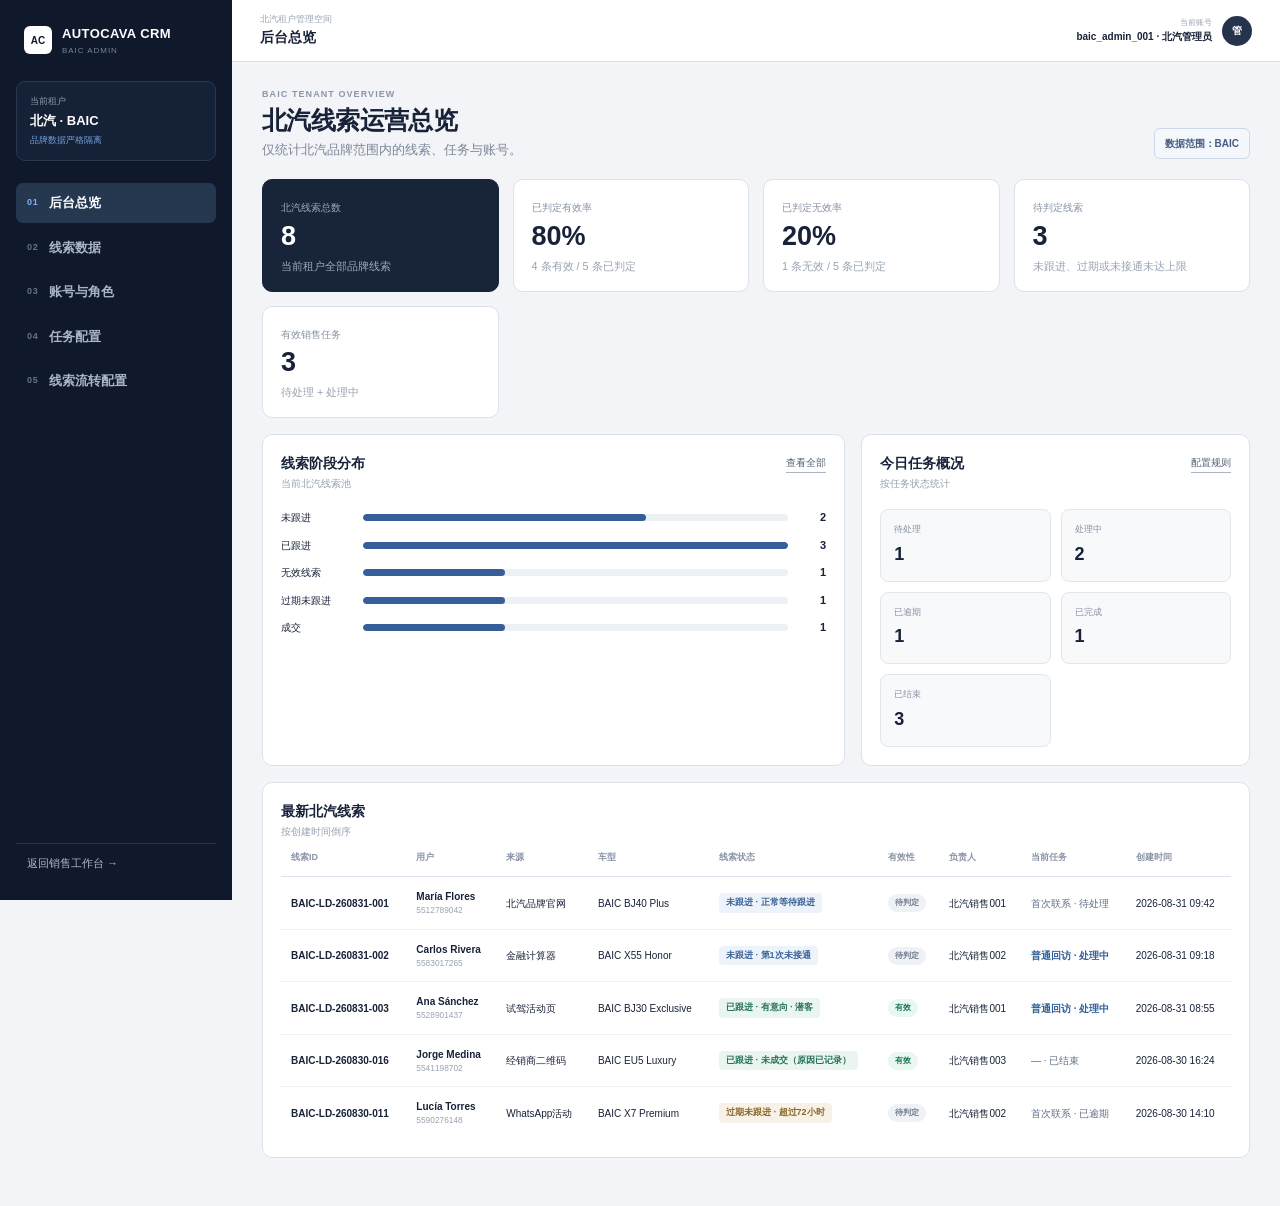
==== commit a48f77f4: "Configure staged test drive and deal follow-up" ====
--- a/admin.html
+++ b/admin.html
@@ -5,7 +5,7 @@
   <meta name="viewport" content="width=device-width, initial-scale=1.0">
   <meta name="description" content="北汽 CRM 管理员后台演示">
   <title>北汽管理员后台</title>
-  <link rel="stylesheet" href="admin.css?v=20260901-5">
+  <link rel="stylesheet" href="admin.css?v=20260901-8">
 </head>
 <body>
   <div class="admin-app">
@@ -89,7 +89,8 @@
               <div class="config-toolbar"><div><h2>跟进策略</h2><p>当前节点 + 跟进结果 → 新节点 + 后续任务。</p></div><button class="primary-button" id="showStrategyForm" type="button">+ 添加策略</button></div>
               <div class="strategy-filter"><select id="strategyStateFilter"><option value="">全部当前节点</option></select><span id="strategyCount"></span></div>
               <div class="table-wrap transition-table"><table><thead><tr><th>当前节点</th><th>跟进结果</th><th>流转至</th><th>附加更新</th><th>后续任务</th><th>截止规则</th><th>操作</th></tr></thead><tbody id="strategyRows"></tbody></table></div>
-              <section class="progress-rule-panel"><div><h3>客户推进节点判定</h3><p>销售可在一次跟进中同时更新多个推进字段，系统按优先级取最深阶段作为当前节点。</p></div><div class="table-wrap transition-table"><table><thead><tr><th>优先级</th><th>推进字段</th><th>取值</th><th>附加条件</th><th>判定节点</th></tr></thead><tbody id="progressStateRows"></tbody></table></div></section>
+              <section class="progress-rule-panel"><div><h3>工作台推进字段</h3><p>本表决定“本次跟进”展示哪些字段、填写要求及提交后的任务，工作台直接读取该配置。</p></div><div class="table-wrap transition-table"><table><thead><tr><th>顺序</th><th>字段名称</th><th>适用场景</th><th>出现条件</th><th>提交后行为</th></tr></thead><tbody id="progressFieldRows"></tbody></table></div></section>
+              <section class="progress-rule-panel"><div><h3>客户推进节点判定</h3><p>销售可在一次跟进中更新已展示的多个推进字段，系统按优先级取最深阶段作为当前节点。</p></div><div class="table-wrap transition-table"><table><thead><tr><th>优先级</th><th>推进字段</th><th>取值</th><th>附加条件</th><th>判定节点</th></tr></thead><tbody id="progressStateRows"></tbody></table></div></section>
             </div>
 
             <div class="config-pane" id="configDiagramPane" hidden>
@@ -116,7 +117,7 @@
     </div>
   </div>
   <div class="admin-toast" id="adminToast" role="status" aria-live="polite"></div>
-  <script src="admin-data.js?v=20260901-6"></script>
-  <script src="admin.js?v=20260901-6"></script>
+  <script src="admin-data.js?v=20260901-8"></script>
+  <script src="admin.js?v=20260901-8"></script>
 </body>
 </html>
